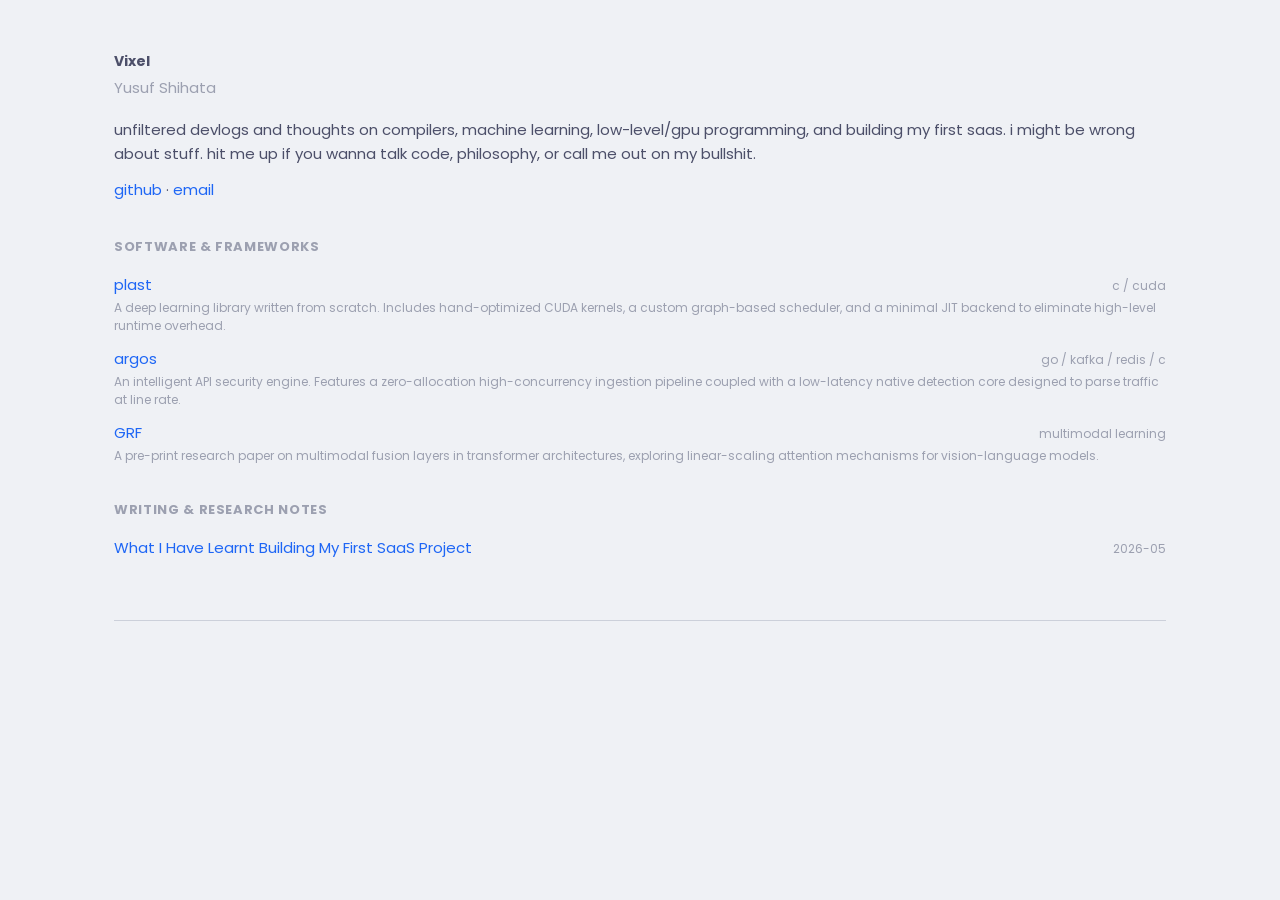
==== index.html @ d2bd7d32 "first commit" ====
<!DOCTYPE html>
<html lang="en">
<head>
    <meta charset="UTF-8">
    <meta name="viewport" content="width=device-width, initial-scale=1.0">
    <title>Vixel's Blog</title>
    <link rel="stylesheet" href="style.css">
</head>
<body>
    <header>
        <h1>Vixel</h1>
        <div class="subtitle">Yusuf Shihata</div>
        <p>
            unfiltered devlogs and thoughts on compilers, machine learning, low-level/gpu programming, and building my first saas. i might be wrong about stuff. hit me up if you wanna talk code, philosophy, or call me out on my bullshit.
        </p>
        <p>
            <a href="https://github.com/Vixel2006" target="_blank">github</a> &middot;
            <a href="mailto:yusufshihata2006@gmail.com">email</a>
        </p>
    </header>

    <main>
        <section>
            <h2>Software &amp; Frameworks</h2>
            <ul>
                <li>
                    <div class="item-row">
                        <a href="https://github.com/Vixel2006/plast" target="_blank">plast</a>
                        <span class="item-detail">c / cuda</span>
                    </div>
                    <span class="desc">A deep learning library written from scratch. Includes hand-optimized CUDA kernels, a custom graph-based scheduler, and a minimal JIT backend to eliminate high-level runtime overhead.</span>
                </li>
                <li>
                    <div class="item-row">
                        <a href="https://argossecops.com" target="_blank">argos</a>
                        <span class="item-detail">go / kafka / redis / c</span>
                    </div>
                    <span class="desc">An intelligent API security engine. Features a zero-allocation high-concurrency ingestion pipeline coupled with a low-latency native detection core designed to parse traffic at line rate.</span>
                </li>
                <li>
                    <div class="item-row">
                        <a href="https://github.com/Vixel2006/GRF" target="_blank">GRF</a>
                        <span class="item-detail">multimodal learning</span>
                    </div>
                    <span class="desc">A pre-print research paper on multimodal fusion layers in transformer architectures, exploring linear-scaling attention mechanisms for vision-language models.</span>
                </li>
            </ul>
        </section>

        <section>
            <h2>Writing &amp; Research Notes</h2>
            <ul>
<li><div class="item-row"><a href="posts/2026-05-what-I-have-learnt-building-a-SaaS-startup.html">What I Have Learnt Building My First SaaS Project</a><span class="item-detail">2026-05</span></div></li>
            </ul>
        </section>
    </main>

    <footer>
    </footer>
</body>
</html>
---- style.css ----
@import url('https://fonts.googleapis.com/css2?family=Poppins:wght@400;500;600;700&display=swap');

:root {
    --bg: #1e1e2e;
    --text: #cdd6f4;
    --muted: #a6adc8;
    --link: #89b4fa;
    --link-underline: rgba(137, 180, 250, 0.3);
    --code-bg: #313244;
    --border: #45475a;
    --selection: #45475a;
    --font-body: 'Poppins', system-ui, sans-serif;
    --font-mono: 'Fira Code', 'FiraCode Nerd Font Mono', ui-monospace, monospace;
}

@media (prefers-color-scheme: light) {
    :root {
        --bg: #eff1f5;
        --text: #4c4f69;
        --muted: #9ca0b0;
        --link: #1e66f5;
        --link-underline: rgba(30, 102, 245, 0.3);
        --code-bg: #e6e9ef;
        --border: #ccd0da;
        --selection: #ccd0da;
    }
}

::selection {
    background-color: var(--selection);
}

* {
    box-sizing: border-box;
}

html {
    scrollbar-width: thin;
    scrollbar-color: var(--border) transparent;
}

body {
    font-family: var(--font-body);
    font-size: 15px;
    line-height: 1.6;
    color: var(--text);
    background-color: var(--bg);
    max-width: 1100px;
    margin: 50px auto;
    padding: 0 24px;
    text-rendering: optimizeLegibility;
    -webkit-font-smoothing: antialiased;
    -moz-osx-font-smoothing: grayscale;
}

header {
    margin-bottom: 35px;
}

header h1 {
    font-size: 14px;
    font-weight: 700;
    margin: 0 0 4px 0;
}

header h1 a {
    color: inherit;
}

header h1 a:hover {
    text-decoration: none;
    opacity: 0.7;
}

.subtitle {
    color: var(--muted);
    margin-bottom: 18px;
}

nav {
    margin-bottom: 35px;
}

nav a {
    color: var(--muted);
    font-size: 12px;
}

nav a:hover {
    color: var(--link);
}

h2 {
    font-size: 13px;
    font-weight: 700;
    margin-top: 35px;
    margin-bottom: 15px;
    text-transform: uppercase;
    letter-spacing: 0.05em;
    color: var(--muted);
}

p {
    margin: 0 0 12px 0;
}

a {
    color: var(--link);
    text-decoration: none;
}

a:hover {
    text-decoration: underline;
    text-underline-offset: 2px;
}

hr {
    border: 0;
    border-top: 1px dashed var(--border);
    margin: 20px 0;
}

ul {
    list-style-type: none;
    padding-left: 0;
    margin: 0;
}

li {
    margin-bottom: 12px;
}

.item-row {
    display: flex;
    justify-content: space-between;
    align-items: baseline;
}

.item-detail {
    color: var(--muted);
    font-size: 12px;
    white-space: nowrap;
    margin-left: 15px;
}

.desc {
    color: var(--muted);
    display: block;
    font-size: 12px;
    margin-top: 2px;
    line-height: 1.5;
}

code {
    font-family: var(--font-mono);
    background-color: var(--code-bg);
    padding: 1px 5px;
    border-radius: 3px;
    font-size: 14px;
}

pre {
    margin: 20px 0;
    padding: 16px 20px;
    background-color: var(--code-bg);
    border-radius: 6px;
    overflow-x: auto;
    font-family: var(--font-mono);
    font-size: 15px;
    line-height: 1.7;
    tab-size: 4;
    -moz-tab-size: 4;
}

pre code {
    background: none;
    padding: 0;
    border-radius: 0;
    font-size: inherit;
}

.codehilite {
    margin: 20px 0;
    font-size: 15px;
}

.codehilite pre {
    margin: 0;
}

article h1 {
    font-size: 14px;
    font-weight: 700;
    margin: 35px 0 4px 0;
    color: var(--text);
    text-transform: none;
    letter-spacing: 0;
}

article h2 {
    margin-top: 35px;
    margin-bottom: 12px;
}

article h3 {
    font-size: 13px;
    font-weight: 700;
    margin-top: 25px;
    margin-bottom: 10px;
}

article p {
    margin-bottom: 14px;
}

article ul, article ol {
    list-style-position: inside;
    margin: 0 0 14px 0;
    padding-left: 0;
}

article ul {
    list-style-type: disc;
}

article ul li {
    margin-bottom: 6px;
    margin-left: 16px;
}

article ol li {
    margin-bottom: 6px;
    margin-left: 20px;
}

article blockquote {
    margin: 15px 0;
    padding: 8px 14px;
    border-left: 3px solid var(--border);
    color: var(--muted);
    font-style: italic;
}

article blockquote p {
    margin-bottom: 0;
}

article table {
    width: 100%;
    border-collapse: collapse;
    margin: 15px 0;
    font-size: 12px;
}

article th, article td {
    padding: 6px 10px;
    text-align: left;
    border-bottom: 1px solid var(--border);
}

article th {
    font-weight: 700;
    color: var(--muted);
    text-transform: uppercase;
    letter-spacing: 0.03em;
    font-size: 11px;
}

article tr:last-child td {
    border-bottom: none;
}

.post-meta {
    color: var(--muted);
    font-size: 12px;
    margin-bottom: 25px;
}

.post-title {
    margin-top: 0 !important;
}

footer {
    margin-top: 60px;
    font-size: 11px;
    color: var(--muted);
    border-top: 1px solid var(--border);
    padding-top: 15px;
}

footer a {
    color: var(--muted);
}

footer a:hover {
    color: var(--link);
}
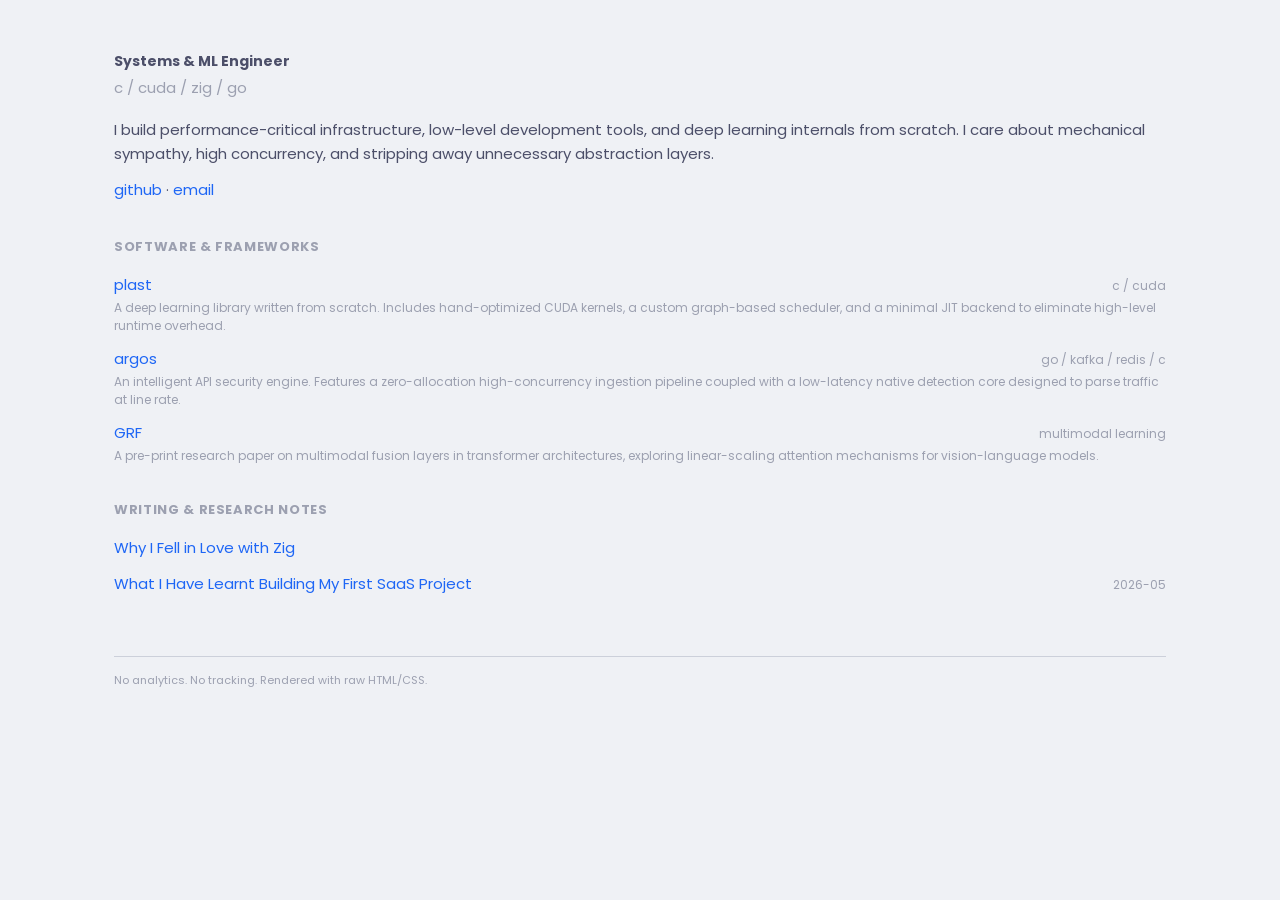
==== commit 3f18b242: "adding new post" ====
--- a/index.html
+++ b/index.html
@@ -3,15 +3,15 @@
 <head>
     <meta charset="UTF-8">
     <meta name="viewport" content="width=device-width, initial-scale=1.0">
-    <title>Vixel's Blog</title>
+    <title>Systems &amp; ML Engineer</title>
     <link rel="stylesheet" href="style.css">
 </head>
 <body>
     <header>
-        <h1>Vixel</h1>
-        <div class="subtitle">Yusuf Shihata</div>
+        <h1>Systems &amp; ML Engineer</h1>
+        <div class="subtitle">c / cuda / zig / go</div>
         <p>
-            unfiltered devlogs and thoughts on compilers, machine learning, low-level/gpu programming, and building my first saas. i might be wrong about stuff. hit me up if you wanna talk code, philosophy, or call me out on my bullshit.
+            I build performance-critical infrastructure, low-level development tools, and deep learning internals from scratch. I care about mechanical sympathy, high concurrency, and stripping away unnecessary abstraction layers.
         </p>
         <p>
             <a href="https://github.com/Vixel2006" target="_blank">github</a> &middot;
@@ -50,12 +50,14 @@
         <section>
             <h2>Writing &amp; Research Notes</h2>
             <ul>
+                <li><div class="item-row"><a href="posts/2026-7-zig.html">Why I Fell in Love with Zig</a></div></li>
 <li><div class="item-row"><a href="posts/2026-05-what-I-have-learnt-building-a-SaaS-startup.html">What I Have Learnt Building My First SaaS Project</a><span class="item-detail">2026-05</span></div></li>
             </ul>
         </section>
     </main>
 
     <footer>
+        <p>No analytics. No tracking. Rendered with raw HTML/CSS.</p>
     </footer>
 </body>
-</html>
+</html>
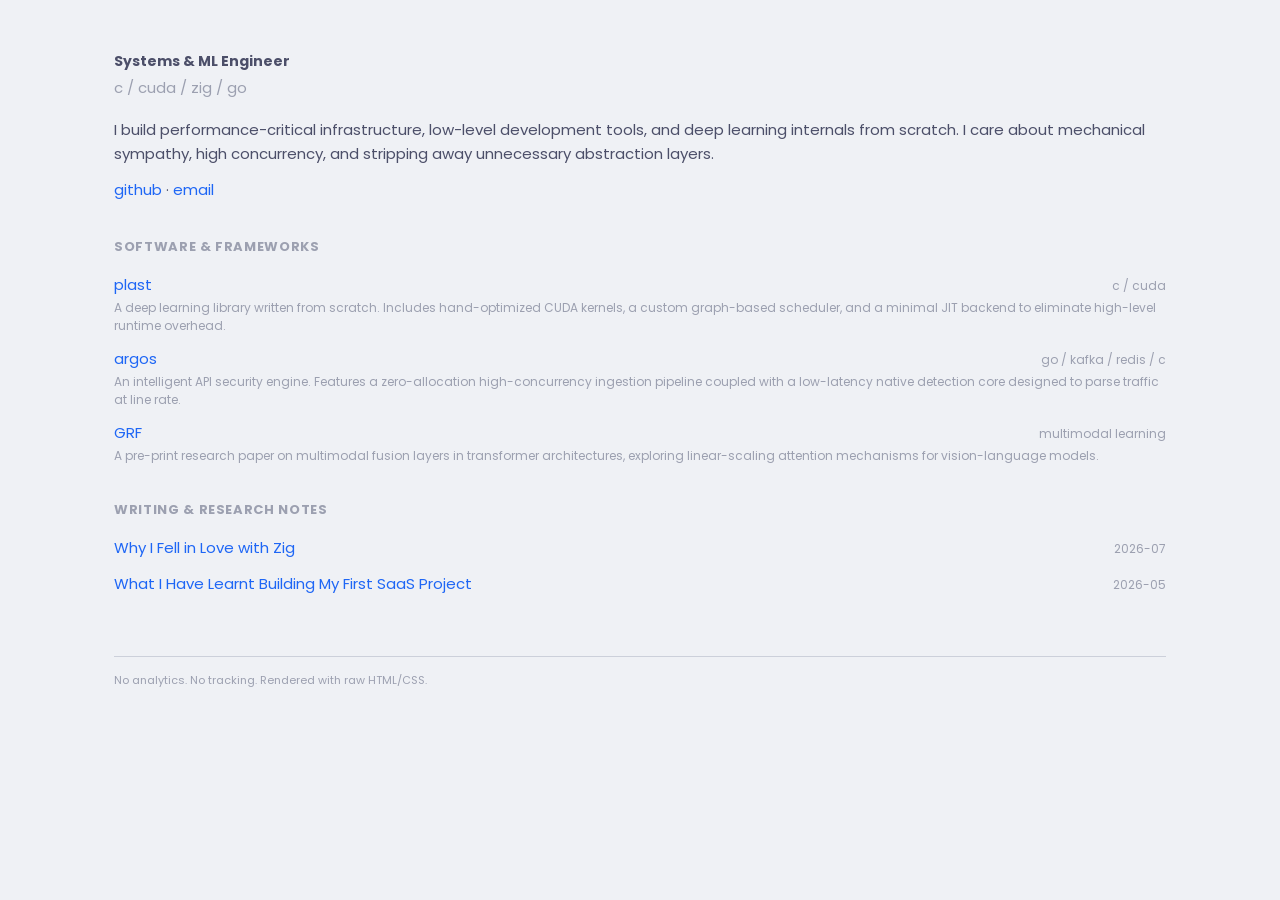
==== commit 0e42f793: "some fixes" ====
--- a/index.html
+++ b/index.html
@@ -50,7 +50,7 @@
         <section>
             <h2>Writing &amp; Research Notes</h2>
             <ul>
-                <li><div class="item-row"><a href="posts/2026-7-zig.html">Why I Fell in Love with Zig</a></div></li>
+                <li><div class="item-row"><a href="posts/2026-07-zig.html">Why I Fell in Love with Zig</a><span class="item-detail">2026-07</span></div></li>
 <li><div class="item-row"><a href="posts/2026-05-what-I-have-learnt-building-a-SaaS-startup.html">What I Have Learnt Building My First SaaS Project</a><span class="item-detail">2026-05</span></div></li>
             </ul>
         </section>
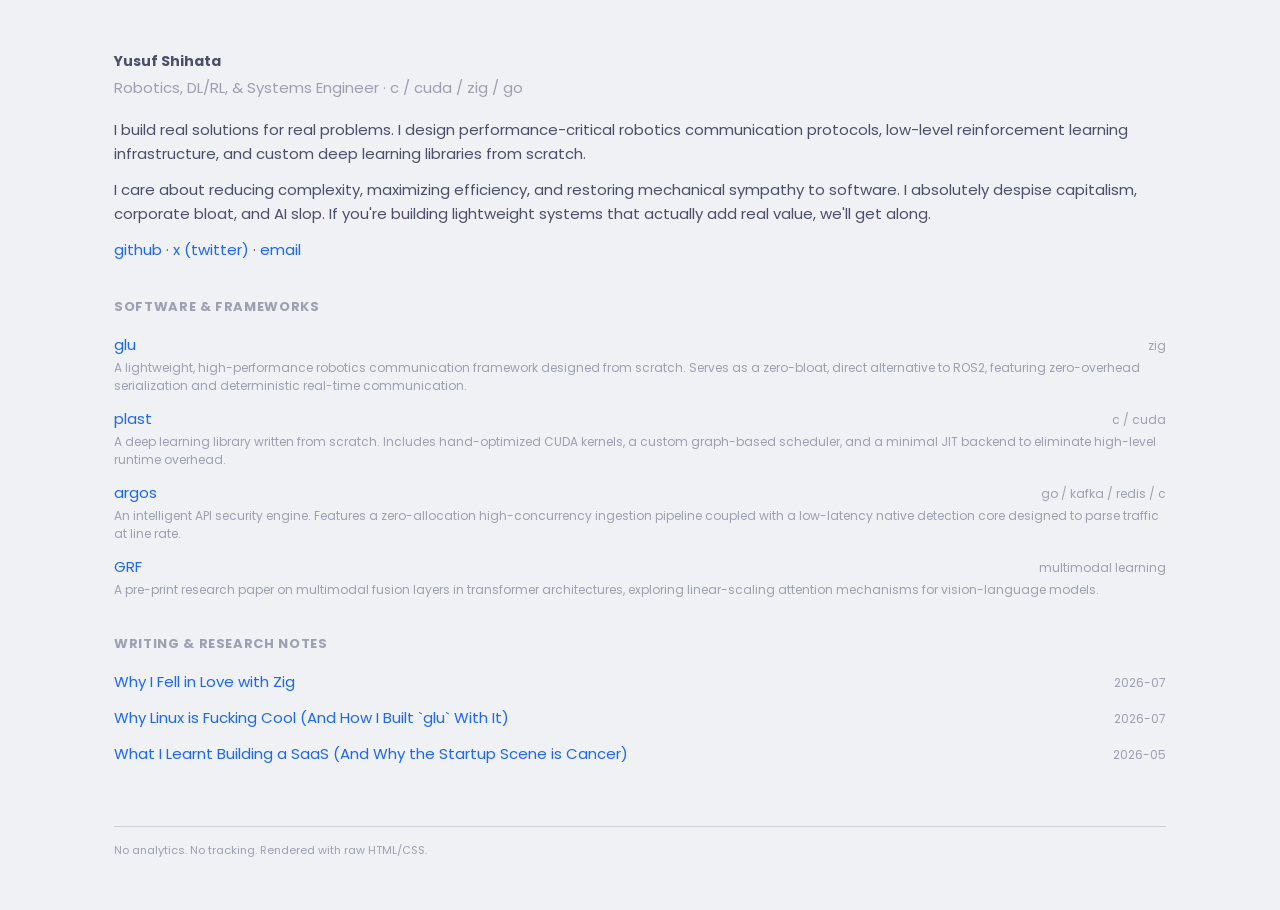
==== commit d924fcac: "fixing problems" ====
--- a/index.html
+++ b/index.html
@@ -3,18 +3,22 @@
 <head>
     <meta charset="UTF-8">
     <meta name="viewport" content="width=device-width, initial-scale=1.0">
-    <title>Systems &amp; ML Engineer</title>
+    <title>Yusuf Shihata — Robotics &amp; Systems Engineer</title>
     <link rel="stylesheet" href="style.css">
 </head>
 <body>
     <header>
-        <h1>Systems &amp; ML Engineer</h1>
-        <div class="subtitle">c / cuda / zig / go</div>
+        <h1>Yusuf Shihata</h1>
+        <div class="subtitle">Robotics, DL/RL, &amp; Systems Engineer &middot; c / cuda / zig / go</div>
         <p>
-            I build performance-critical infrastructure, low-level development tools, and deep learning internals from scratch. I care about mechanical sympathy, high concurrency, and stripping away unnecessary abstraction layers.
+            I build real solutions for real problems. I design performance-critical robotics communication protocols, low-level reinforcement learning infrastructure, and custom deep learning libraries from scratch. 
+        </p>
+        <p>
+            I care about reducing complexity, maximizing efficiency, and restoring mechanical sympathy to software. I absolutely despise capitalism, corporate bloat, and AI slop. If you're building lightweight systems that actually add real value, we'll get along.
         </p>
         <p>
             <a href="https://github.com/Vixel2006" target="_blank">github</a> &middot;
+            <a href="https://x.com/this_vixel" target="_blank">x (twitter)</a> &middot;
             <a href="mailto:yusufshihata2006@gmail.com">email</a>
         </p>
     </header>
@@ -23,6 +27,13 @@
         <section>
             <h2>Software &amp; Frameworks</h2>
             <ul>
+                <li>
+                    <div class="item-row">
+                        <a href="https://github.com/Vixel2006/glu" target="_blank">glu</a>
+                        <span class="item-detail">zig</span>
+                    </div>
+                    <span class="desc">A lightweight, high-performance robotics communication framework designed from scratch. Serves as a zero-bloat, direct alternative to ROS2, featuring zero-overhead serialization and deterministic real-time communication.</span>
+                </li>
                 <li>
                     <div class="item-row">
                         <a href="https://github.com/Vixel2006/plast" target="_blank">plast</a>
@@ -51,7 +62,8 @@
             <h2>Writing &amp; Research Notes</h2>
             <ul>
                 <li><div class="item-row"><a href="posts/2026-07-zig.html">Why I Fell in Love with Zig</a><span class="item-detail">2026-07</span></div></li>
-<li><div class="item-row"><a href="posts/2026-05-what-I-have-learnt-building-a-SaaS-startup.html">What I Have Learnt Building My First SaaS Project</a><span class="item-detail">2026-05</span></div></li>
+<li><div class="item-row"><a href="posts/2026-07-why-linux-is-fucking-cool.html">Why Linux is Fucking Cool (And How I Built `glu` With It)</a><span class="item-detail">2026-07</span></div></li>
+<li><div class="item-row"><a href="posts/2026-05-what-I-have-learnt-building-a-SaaS-startup.html">What I Learnt Building a SaaS (And Why the Startup Scene is Cancer)</a><span class="item-detail">2026-05</span></div></li>
             </ul>
         </section>
     </main>
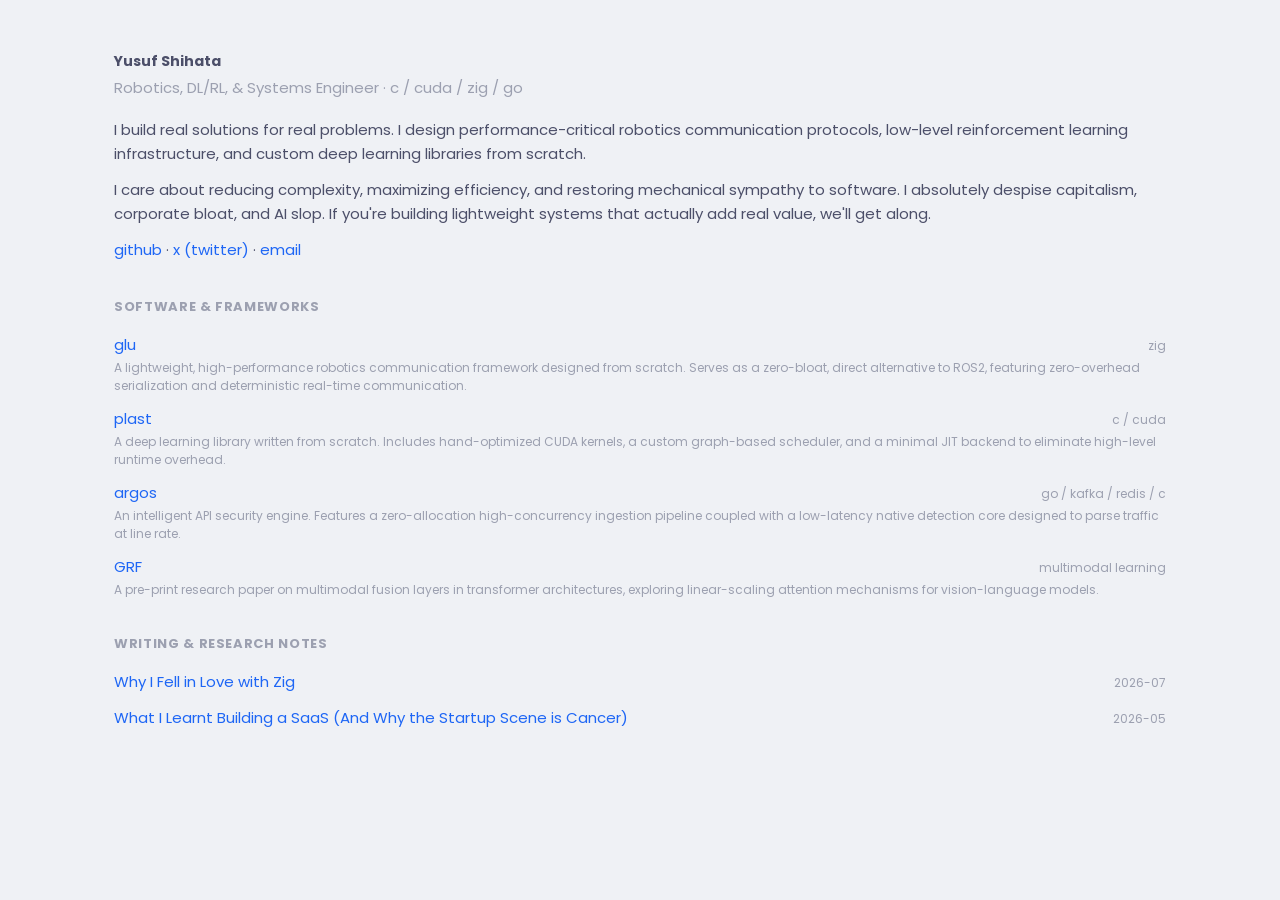
==== commit 7b6934ec: "problems" ====
--- a/index.html
+++ b/index.html
@@ -62,14 +62,9 @@
             <h2>Writing &amp; Research Notes</h2>
             <ul>
                 <li><div class="item-row"><a href="posts/2026-07-zig.html">Why I Fell in Love with Zig</a><span class="item-detail">2026-07</span></div></li>
-<li><div class="item-row"><a href="posts/2026-07-why-linux-is-fucking-cool.html">Why Linux is Fucking Cool (And How I Built `glu` With It)</a><span class="item-detail">2026-07</span></div></li>
 <li><div class="item-row"><a href="posts/2026-05-what-I-have-learnt-building-a-SaaS-startup.html">What I Learnt Building a SaaS (And Why the Startup Scene is Cancer)</a><span class="item-detail">2026-05</span></div></li>
             </ul>
         </section>
     </main>
-
-    <footer>
-        <p>No analytics. No tracking. Rendered with raw HTML/CSS.</p>
-    </footer>
 </body>
-</html>+</html>
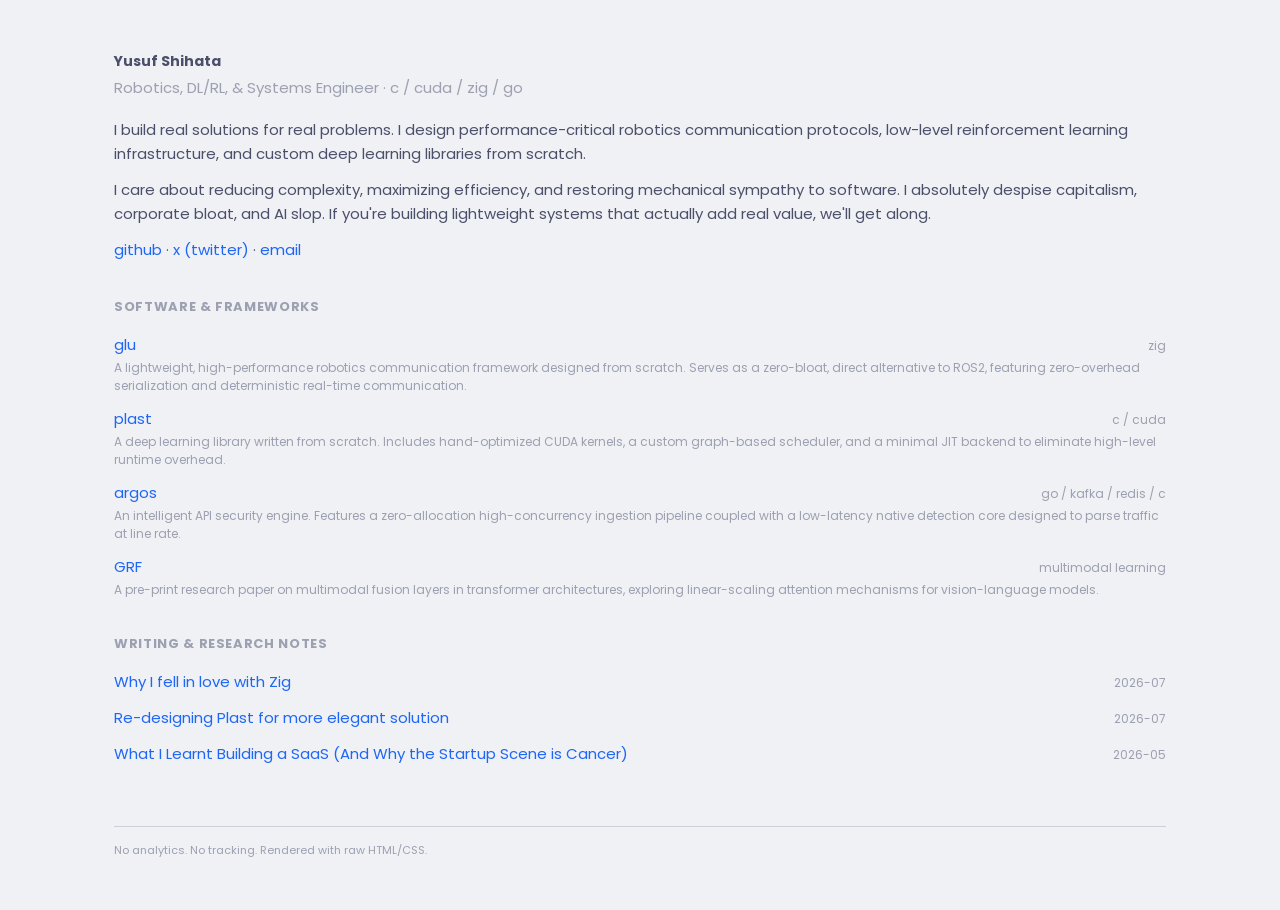
==== commit 7d10ec4f: "adding new blog" ====
--- a/index.html
+++ b/index.html
@@ -61,10 +61,15 @@
         <section>
             <h2>Writing &amp; Research Notes</h2>
             <ul>
-                <li><div class="item-row"><a href="posts/2026-07-zig.html">Why I Fell in Love with Zig</a><span class="item-detail">2026-07</span></div></li>
+                <li><div class="item-row"><a href="posts/2026-07-zig.html">Why I fell in love with Zig</a><span class="item-detail">2026-07</span></div></li>
+<li><div class="item-row"><a href="posts/2026-07-redesigning-plast.html">Re-designing Plast for more elegant solution</a><span class="item-detail">2026-07</span></div></li>
 <li><div class="item-row"><a href="posts/2026-05-what-I-have-learnt-building-a-SaaS-startup.html">What I Learnt Building a SaaS (And Why the Startup Scene is Cancer)</a><span class="item-detail">2026-05</span></div></li>
             </ul>
         </section>
     </main>
+
+    <footer>
+        <p>No analytics. No tracking. Rendered with raw HTML/CSS.</p>
+    </footer>
 </body>
-</html>
+</html>
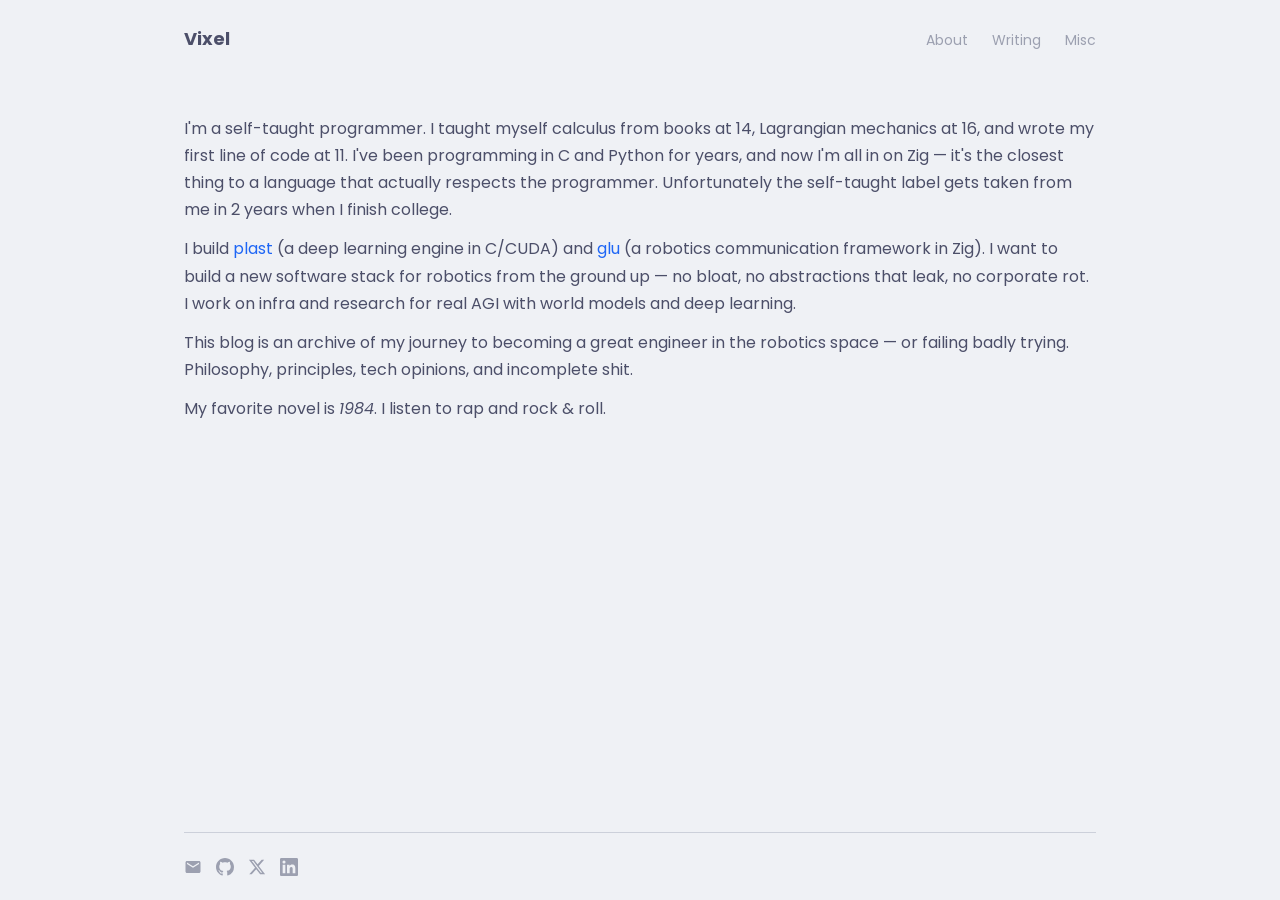
==== commit 77d9213c: "some fixes" ====
--- a/index.html
+++ b/index.html
@@ -3,73 +3,43 @@
 <head>
     <meta charset="UTF-8">
     <meta name="viewport" content="width=device-width, initial-scale=1.0">
-    <title>Yusuf Shihata — Robotics &amp; Systems Engineer</title>
+    <title>Vixel</title>
+    <link rel="preconnect" href="https://fonts.googleapis.com">
+    <link rel="preconnect" href="https://fonts.gstatic.com" crossorigin>
+    <link href="https://fonts.googleapis.com/css2?family=Poppins:wght@400;500;600;700&display=swap" rel="stylesheet">
     <link rel="stylesheet" href="style.css">
+    
 </head>
 <body>
+    <nav>
+        <a href="index.html" class="site-name">Vixel</a>
+        <span class="nav-links">
+            <a href="index.html">About</a>
+            <a href="writing.html">Writing</a>
+            <a href="misc.html">Misc</a>
+        </span>
+    </nav>
     <header>
-        <h1>Yusuf Shihata</h1>
-        <div class="subtitle">Robotics, DL/RL, &amp; Systems Engineer &middot; c / cuda / zig / go</div>
         <p>
-            I build real solutions for real problems. I design performance-critical robotics communication protocols, low-level reinforcement learning infrastructure, and custom deep learning libraries from scratch. 
+            I&#39;m a self-taught programmer. I taught myself calculus from books at 14, Lagrangian mechanics at 16, and wrote my first line of code at 11. I&#39;ve been programming in C and Python for years, and now I&#39;m all in on Zig — it&#39;s the closest thing to a language that actually respects the programmer. Unfortunately the self-taught label gets taken from me in 2 years when I finish college.
         </p>
         <p>
-            I care about reducing complexity, maximizing efficiency, and restoring mechanical sympathy to software. I absolutely despise capitalism, corporate bloat, and AI slop. If you're building lightweight systems that actually add real value, we'll get along.
+            I build <a href="https://github.com/Vixel2006/plast" target="_blank">plast</a> (a deep learning engine in C/CUDA) and <a href="https://github.com/Vixel2006/glu" target="_blank">glu</a> (a robotics communication framework in Zig). I want to build a new software stack for robotics from the ground up — no bloat, no abstractions that leak, no corporate rot. I work on infra and research for real AGI with world models and deep learning.
         </p>
         <p>
-            <a href="https://github.com/Vixel2006" target="_blank">github</a> &middot;
-            <a href="https://x.com/this_vixel" target="_blank">x (twitter)</a> &middot;
-            <a href="mailto:yusufshihata2006@gmail.com">email</a>
+            This blog is an archive of my journey to becoming a great engineer in the robotics space — or failing badly trying. Philosophy, principles, tech opinions, and incomplete shit.
+        </p>
+        <p>
+            My favorite novel is <em>1984</em>.             I listen to rap and rock &amp; roll.
         </p>
     </header>
-
-    <main>
-        <section>
-            <h2>Software &amp; Frameworks</h2>
-            <ul>
-                <li>
-                    <div class="item-row">
-                        <a href="https://github.com/Vixel2006/glu" target="_blank">glu</a>
-                        <span class="item-detail">zig</span>
-                    </div>
-                    <span class="desc">A lightweight, high-performance robotics communication framework designed from scratch. Serves as a zero-bloat, direct alternative to ROS2, featuring zero-overhead serialization and deterministic real-time communication.</span>
-                </li>
-                <li>
-                    <div class="item-row">
-                        <a href="https://github.com/Vixel2006/plast" target="_blank">plast</a>
-                        <span class="item-detail">c / cuda</span>
-                    </div>
-                    <span class="desc">A deep learning library written from scratch. Includes hand-optimized CUDA kernels, a custom graph-based scheduler, and a minimal JIT backend to eliminate high-level runtime overhead.</span>
-                </li>
-                <li>
-                    <div class="item-row">
-                        <a href="https://argossecops.com" target="_blank">argos</a>
-                        <span class="item-detail">go / kafka / redis / c</span>
-                    </div>
-                    <span class="desc">An intelligent API security engine. Features a zero-allocation high-concurrency ingestion pipeline coupled with a low-latency native detection core designed to parse traffic at line rate.</span>
-                </li>
-                <li>
-                    <div class="item-row">
-                        <a href="https://github.com/Vixel2006/GRF" target="_blank">GRF</a>
-                        <span class="item-detail">multimodal learning</span>
-                    </div>
-                    <span class="desc">A pre-print research paper on multimodal fusion layers in transformer architectures, exploring linear-scaling attention mechanisms for vision-language models.</span>
-                </li>
-            </ul>
-        </section>
-
-        <section>
-            <h2>Writing &amp; Research Notes</h2>
-            <ul>
-                <li><div class="item-row"><a href="posts/2026-07-zig.html">Why I fell in love with Zig</a><span class="item-detail">2026-07</span></div></li>
-<li><div class="item-row"><a href="posts/2026-07-redesigning-plast.html">Re-designing Plast for more elegant solution</a><span class="item-detail">2026-07</span></div></li>
-<li><div class="item-row"><a href="posts/2026-05-what-I-have-learnt-building-a-SaaS-startup.html">What I Learnt Building a SaaS (And Why the Startup Scene is Cancer)</a><span class="item-detail">2026-05</span></div></li>
-            </ul>
-        </section>
-    </main>
-
     <footer>
-        <p>No analytics. No tracking. Rendered with raw HTML/CSS.</p>
+            <div class="footer-links">
+        <a href="mailto:yusufshihata2006@gmail.com" target="_blank"><svg viewBox="0 0 24 24" width="18" height="18" fill="currentColor"><path d="M20 4H4c-1.1 0-2 .9-2 2v12c0 1.1.9 2 2 2h16c1.1 0 2-.9 2-2V6c0-1.1-.9-2-2-2zm0 4l-8 5-8-5V6l8 5 8-5v2z"/></svg></a>
+        <a href="https://github.com/Vixel2006" target="_blank"><svg viewBox="0 0 24 24" width="18" height="18" fill="currentColor"><path d="M12 0C5.37 0 0 5.37 0 12c0 5.31 3.435 9.795 8.205 11.385.6.105.825-.255.825-.57 0-.285-.015-1.23-.015-2.235-3.015.555-3.795-.735-4.035-1.41-.135-.345-.72-1.41-1.23-1.695-.42-.225-1.02-.78-.015-.795.945-.015 1.62.87 1.845 1.23 1.08 1.815 2.805 1.305 3.495.99.105-.78.42-1.305.765-1.605-2.67-.3-5.46-1.335-5.46-5.925 0-1.305.465-2.385 1.23-3.225-.12-.3-.54-1.53.12-3.18 0 0 1.005-.315 3.3 1.23.96-.27 1.98-.405 3-.405s2.04.135 3 .405c2.295-1.56 3.3-1.23 3.3-1.23.66 1.65.24 2.88.12 3.18.765.84 1.23 1.905 1.23 3.225 0 4.605-2.805 5.625-5.475 5.925.435.375.81 1.095.81 2.22 0 1.605-.015 2.895-.015 3.3 0 .315.225.69.825.57A12.02 12.02 0 0024 12c0-6.63-5.37-12-12-12z"/></svg></a>
+        <a href="https://x.com/this_vixel" target="_blank"><svg viewBox="0 0 24 24" width="18" height="18" fill="currentColor"><path d="M18.244 2.25h3.308l-7.227 8.26 8.502 11.24H16.17l-5.214-6.817L4.99 21.75H1.68l7.73-8.835L1.254 2.25H8.08l4.713 6.231zm-1.161 17.52h1.833L7.084 4.126H5.117z"/></svg></a>
+        <a href="https://www.linkedin.com/in/yusufmohamed2006" target="_blank"><svg viewBox="0 0 24 24" width="18" height="18" fill="currentColor"><path d="M20.447 20.452h-3.554v-5.569c0-1.328-.027-3.037-1.852-3.037-1.853 0-2.136 1.445-2.136 2.939v5.667H9.351V9h3.414v1.561h.046c.477-.9 1.637-1.85 3.37-1.85 3.601 0 4.267 2.37 4.267 5.455v6.286zM5.337 7.433a2.062 2.062 0 01-2.063-2.065 2.064 2.064 0 112.063 2.065zm1.782 13.019H3.555V9h3.564v11.452zM22.225 0H1.771C.792 0 0 .774 0 1.729v20.542C0 23.227.792 24 1.771 24h20.451C23.2 24 24 23.227 24 22.271V1.729C24 .774 23.2 0 22.222 0h.003z"/></svg></a>
+    </div>
     </footer>
 </body>
 </html>
--- a/style.css
+++ b/style.css
@@ -1,5 +1,3 @@
-@import url('https://fonts.googleapis.com/css2?family=Poppins:wght@400;500;600;700&display=swap');
-
 :root {
     --bg: #1e1e2e;
     --text: #cdd6f4;
@@ -41,13 +39,16 @@
 
 body {
     font-family: var(--font-body);
-    font-size: 15px;
-    line-height: 1.6;
+    font-size: 16px;
+    line-height: 1.7;
     color: var(--text);
     background-color: var(--bg);
-    max-width: 1100px;
-    margin: 50px auto;
-    padding: 0 24px;
+    max-width: 960px;
+    margin: 0 auto;
+    padding: 24px;
+    min-height: 100vh;
+    display: flex;
+    flex-direction: column;
     text-rendering: optimizeLegibility;
     -webkit-font-smoothing: antialiased;
     -moz-osx-font-smoothing: grayscale;
@@ -57,36 +58,32 @@
     margin-bottom: 35px;
 }
 
-header h1 {
+nav {
+    display: flex;
+    justify-content: space-between;
+    align-items: baseline;
+    margin-bottom: 60px;
+}
+
+nav .site-name {
+    color: var(--text);
+    font-size: 18px;
+    font-weight: 700;
+}
+
+nav .site-name:hover {
+    color: var(--text);
+    opacity: 0.7;
+    text-decoration: none;
+}
+
+nav .nav-links a {
+    color: var(--muted);
     font-size: 14px;
-    font-weight: 700;
-    margin: 0 0 4px 0;
-}
-
-header h1 a {
-    color: inherit;
-}
-
-header h1 a:hover {
-    text-decoration: none;
-    opacity: 0.7;
-}
-
-.subtitle {
-    color: var(--muted);
-    margin-bottom: 18px;
-}
-
-nav {
-    margin-bottom: 35px;
-}
-
-nav a {
-    color: var(--muted);
-    font-size: 12px;
-}
-
-nav a:hover {
+    margin-left: 20px;
+}
+
+nav .nav-links a:hover {
     color: var(--link);
 }
 
@@ -281,7 +278,7 @@
 }
 
 footer {
-    margin-top: 60px;
+    margin-top: auto;
     font-size: 11px;
     color: var(--muted);
     border-top: 1px solid var(--border);
@@ -295,3 +292,19 @@
 footer a:hover {
     color: var(--link);
 }
+
+.footer-links {
+    display: flex;
+    gap: 14px;
+    margin-top: 10px;
+}
+
+.footer-links a {
+    display: inline-flex;
+    align-items: center;
+    color: var(--muted);
+}
+
+.footer-links a:hover {
+    color: var(--link);
+}
